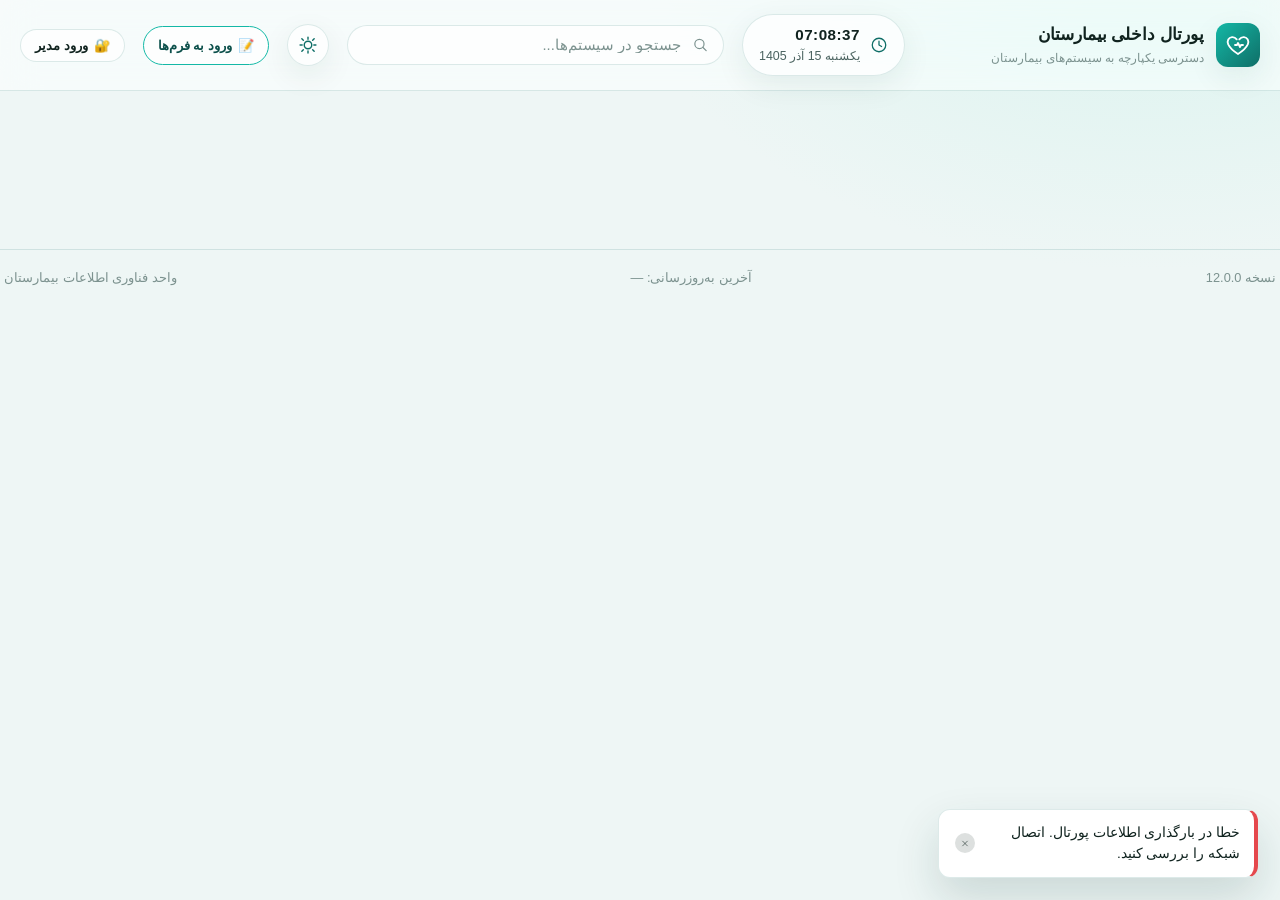
==== index.html @ cc47564e "Initial commit" ====
<!DOCTYPE html>
<html lang="fa" dir="rtl">
<head>
  <meta charset="UTF-8" />
  <meta name="viewport" content="width=device-width, initial-scale=1, viewport-fit=cover" />
  <meta name="color-scheme" content="light dark" />
  <meta name="description" content="پورتال داخلی بیمارستان — دسترسی سریع به سیستم‌های بالینی و اداری" />
  <meta name="robots" content="noindex, nofollow" />
  <title>پورتال داخلی بیمارستان</title>

  <link rel="icon" type="image/svg+xml" href="favicon/favicon.svg" />
  <link rel="alternate icon" href="favicon/favicon.svg" />

  <!-- PWA: installable on desktop, Android and tablets -->
  <link rel="manifest" href="manifest.json" />
  <meta name="theme-color" content="#0F6E67" />
  <link rel="apple-touch-icon" href="assets/icons/icon-192.png" />

  <!-- PWA: Apple/Safari support (feature #14) -->
  <meta name="apple-mobile-web-app-capable" content="yes" />
  <meta name="apple-mobile-web-app-title" content="پورتال بیمارستان" />
  <meta name="apple-mobile-web-app-status-bar-style" content="default" />

  <!-- PWA: Microsoft/Windows tile support (feature #15) -->
  <meta name="msapplication-TileColor" content="#0F6E67" />
  <meta name="msapplication-config" content="browserconfig.xml" />

  <!-- v12.3.0 : bump this query string (and config.json's portalVersion)
       on every deploy so browsers never serve a stale stylesheet. -->
  <link rel="stylesheet" href="assets/css/style.css?v=2.0.0" />
</head>
<body>

  <!-- Loading overlay, hidden by app.js once the first data load finishes -->
  <div id="loading-overlay" class="loading-overlay">
    <div class="loading-spinner" role="status" aria-label="در حال بارگذاری"></div>
    <span>در حال بارگذاری پورتال...</span>
  </div>

  <header class="site-header">
    <div class="header-inner">
      <div class="brand">
        <div class="brand__logo" aria-hidden="true">
          <svg viewBox="0 0 24 24" fill="none" stroke="currentColor" stroke-width="1.8" stroke-linecap="round" stroke-linejoin="round">
            <path d="M12 21s-7.5-4.7-9.8-9.6C.7 7.8 2.6 4.5 6 4.1c2-.2 3.6.8 4.7 2.3M12 21s7.5-4.7 9.8-9.6c1.5-3.6-.4-6.9-3.8-7.3-2-.2-3.6.8-4.7 2.3" />
            <path d="M9 12h2l1-2 2 4 1-2h2" />
          </svg>
        </div>
        <div class="brand__text">
          <h1 class="brand__title" id="header-title">پورتال داخلی بیمارستان</h1>
          <p class="brand__subtitle">دسترسی یکپارچه به سیستم‌های بیمارستان</p>
        </div>
      </div>

      <div class="header-clock" aria-live="polite">
        <svg class="icon" viewBox="0 0 24 24" fill="none" stroke="currentColor" stroke-width="1.7" stroke-linecap="round" stroke-linejoin="round" aria-hidden="true">
          <circle cx="12" cy="12" r="9" /><path d="M12 7v5l3.5 2" />
        </svg>
        <div>
          <div class="header-clock__time" id="clock-time">--:--:--</div>
          <div class="header-clock__date" id="clock-date">در حال محاسبه تاریخ...</div>
        </div>
      </div>

      <div class="header-search">
        <svg class="icon icon--search" viewBox="0 0 24 24" fill="none" stroke="currentColor" stroke-width="1.7" stroke-linecap="round" stroke-linejoin="round" aria-hidden="true">
          <circle cx="10.5" cy="10.5" r="6.5" /><path d="M20 20l-4.8-4.8" />
        </svg>
        <input
          type="search"
          id="search-input"
          placeholder="جستجو در سیستم‌ها..."
          aria-label="جستجو در سیستم‌های پورتال"
          autocomplete="off"
        />
        <button type="button" id="search-clear" class="search-clear" aria-label="پاک کردن جستجو" hidden>
          <svg class="icon" viewBox="0 0 24 24" fill="none" stroke="currentColor" stroke-width="2" stroke-linecap="round" aria-hidden="true">
            <path d="M5 5l14 14M19 5L5 19" />
          </svg>
        </button>
      </div>

      <button type="button" id="theme-toggle" class="theme-toggle" aria-label="تغییر حالت روشن/تیره" title="تغییر حالت روشن/تیره">
        <svg class="icon icon--sun" viewBox="0 0 24 24" fill="none" stroke="currentColor" stroke-width="1.7" stroke-linecap="round" stroke-linejoin="round" aria-hidden="true">
          <circle cx="12" cy="12" r="4.5" /><path d="M12 2.5v2.5M12 19v2.5M4.6 4.6l1.8 1.8M17.6 17.6l1.8 1.8M2.5 12H5M19 12h2.5M4.6 19.4l1.8-1.8M17.6 6.4l1.8-1.8" />
        </svg>
        <svg class="icon icon--moon" viewBox="0 0 24 24" fill="none" stroke="currentColor" stroke-width="1.7" stroke-linecap="round" stroke-linejoin="round" aria-hidden="true">
          <path d="M20 14.5A8.5 8.5 0 1 1 9.5 4a7 7 0 0 0 10.5 10.5Z" />
        </svg>
      </button>

      <!-- v2.0 Part 1: replaces the old network-status indicator. Shows
           "🔐 ورود مدیر" by default; admin-widget.js swaps it for
           "👤 مدیر سیستم" (with a dropdown) after a successful login.
           Login itself happens in the inline modal below — no direct
           login page is ever shown from the header. Gracefully does
           nothing if the PHP backend isn't deployed at all (session
           check just fails silently and the button stays in its
           logged-out state). -->
      <!-- Temporary (until Phase 5's proper portal integration): a
           single button linking to the hospital form-system's shared
           login page. Address is placeholder-editable via
           data/config.json's "formsSystemUrl" (set in app.js's
           renderFooter()) — no code change needed to update it later. -->
      <a href="#" id="forms-widget-link" class="admin-widget__btn forms-widget__btn" target="_blank" rel="noopener">
        <span aria-hidden="true">📝</span>
        <span>ورود به فرم‌ها</span>
      </a>

      <div class="admin-widget">
        <button type="button" id="admin-widget-btn" class="admin-widget__btn" aria-haspopup="true" aria-expanded="false">
          <span id="admin-widget-icon" aria-hidden="true">🔐</span>
          <span id="admin-widget-label">ورود مدیر</span>
        </button>

        <div id="admin-widget-dropdown" class="admin-widget__dropdown" hidden>
          <a href="admin/dashboard.html" class="admin-widget__dropdown-item">داشبورد مدیریت</a>
          <button type="button" id="admin-widget-logout" class="admin-widget__dropdown-item admin-widget__dropdown-item--danger">خروج</button>
        </div>
      </div>
    </div>
  </header>

  <!-- v2.0 Part 1: inline login modal — opened by the header button
       above, never a full page navigation to admin/login.html. -->
  <div id="admin-login-overlay" class="admin-modal-overlay" hidden>
    <form id="admin-login-form" class="admin-modal admin-modal--small" novalidate>
      <h2>ورود مدیر شبکه</h2>
      <label class="admin-field">
        <span>نام کاربری</span>
        <input type="text" id="admin-login-username" autocomplete="username" required />
      </label>
      <label class="admin-field">
        <span>رمز عبور</span>
        <input type="password" id="admin-login-password" autocomplete="current-password" required />
      </label>
      <div id="admin-login-error" class="admin-error" hidden></div>
      <div class="admin-modal__actions">
        <button type="button" class="admin-btn" id="admin-login-cancel">انصراف</button>
        <button type="submit" class="admin-btn admin-btn--primary" id="admin-login-submit">ورود</button>
      </div>
    </form>
  </div>

  <main class="page-wrap">

    <!-- v2.0: replaces the old single-announcement div. Both start
         completely empty — announcements.js only ever inserts markup
         into announcement-banner-slot when there's something active
         to show, and never leaves an empty box behind (per spec). The
         popup overlay is a modal layer, so it lives outside <main>. -->
    <div id="announcement-banner-slot"></div>

    <section id="favorites-section" class="quick-section" hidden>
      <div class="quick-section__header">
        <svg class="icon" viewBox="0 0 24 24" fill="currentColor" stroke="currentColor" stroke-width="1" aria-hidden="true">
          <path d="M12 3.5l2.6 5.3 5.9.9-4.3 4.1 1 5.8L12 16.9l-5.2 2.7 1-5.8-4.3-4.1 5.9-.9Z" />
        </svg>
        <h2>موردعلاقه‌ها</h2>
      </div>
      <div id="favorites-row" class="row-scroll"></div>
    </section>

    <section id="recent-section" class="quick-section" hidden>
      <div class="quick-section__header">
        <svg class="icon" viewBox="0 0 24 24" fill="none" stroke="currentColor" stroke-width="1.7" stroke-linecap="round" stroke-linejoin="round" aria-hidden="true">
          <circle cx="12" cy="12" r="9" /><path d="M12 7v5l3.5 2" />
        </svg>
        <h2>اخیراً استفاده شده</h2>
      </div>
      <div id="recent-row" class="row-scroll"></div>
    </section>

    <div id="categories-container" class="categories"></div>

    <div id="empty-state" class="empty-state" hidden>
      <svg class="icon" viewBox="0 0 24 24" fill="none" stroke="currentColor" stroke-width="1.5" stroke-linecap="round" stroke-linejoin="round" aria-hidden="true">
        <circle cx="10.5" cy="10.5" r="6.5" /><path d="M20 20l-4.8-4.8" />
      </svg>
      <p>هیچ سیستمی با این عبارت پیدا نشد.</p>
    </div>
  </main>

  <footer class="site-footer">
    <span id="footer-version">نسخه 12.0.0</span>
    <span id="footer-update">آخرین به‌روزرسانی: —</span>
    <span id="footer-dept">واحد فناوری اطلاعات بیمارستان</span>
  </footer>

  <!-- FEATURE 3 (PWA): shown when the browser loses connectivity; last
       loaded data keeps working thanks to the service worker cache. -->
  <div id="offline-banner" class="offline-banner" role="status" hidden>
    <svg class="icon" viewBox="0 0 24 24" fill="none" stroke="currentColor" stroke-width="1.7" stroke-linecap="round" stroke-linejoin="round" aria-hidden="true">
      <path d="M3 8.5a16 16 0 0 1 18 0" /><path d="M6.5 12.2a11 11 0 0 1 11 0" /><path d="M10 16a5.5 5.5 0 0 1 4 0" />
      <path d="M4 4l16 16" />
    </svg>
    <span>ارتباط با سرور قطع شده است.<br />نمایش اطلاعات ذخیره‌شده.</span>
    <!-- PART 2: generic dismiss button, wired by app.js's dismissBanner() -->
    <button type="button" class="banner-close" data-banner-id="offline-banner" aria-label="بستن اعلان">
      <svg class="icon" viewBox="0 0 24 24" fill="none" stroke="currentColor" stroke-width="2" stroke-linecap="round" aria-hidden="true">
        <path d="M5 5l14 14M19 5L5 19" />
      </svg>
    </button>
  </div>

  <!-- FEATURE 3 (PWA): shown once a new service worker has installed
       in the background, letting the user reload on their own terms. -->
  <div id="update-banner" class="update-banner" role="status" hidden>
    <span>نسخه جدید پرتال آماده نصب است.</span>
    <button type="button" id="update-reload-btn">بروزرسانی</button>
    <button type="button" id="update-later-btn">بعداً</button>
    <!-- PART 2: generic dismiss button, wired by app.js's dismissBanner() -->
    <button type="button" class="banner-close" data-banner-id="update-banner" aria-label="بستن اعلان">
      <svg class="icon" viewBox="0 0 24 24" fill="none" stroke="currentColor" stroke-width="2" stroke-linecap="round" aria-hidden="true">
        <path d="M5 5l14 14M19 5L5 19" />
      </svg>
    </button>
  </div>

  <!-- v2.0: popup-mode announcements render here as a modal queue —
       see assets/js/announcements.js. Empty/hidden when there is
       nothing to show. -->
  <div id="announcement-popup-overlay" class="announcement-popup-overlay" hidden></div>

  <div id="toast-container" class="toast-container" aria-live="polite"></div>

  <!-- v2.0.0 : bump these query strings (and config.json's portalVersion)
       together on every deploy so browsers never serve stale scripts. -->
  <script src="assets/js/storage.js?v=2.0.0"></script>
  <script src="assets/js/theme.js?v=2.0.0"></script>
  <script src="assets/js/favorites.js?v=2.0.0"></script>
  <script src="assets/js/recent.js?v=2.0.0"></script>
  <script src="assets/js/statistics.js?v=2.0.0"></script>
  <script src="assets/js/search.js?v=2.0.0"></script>
  <script src="assets/js/data-loader.js?v=2.0.0"></script>
  <script src="assets/js/status.js?v=2.0.0"></script>
  <script src="assets/js/announcements.js?v=2.0.0"></script>
  <script src="assets/js/link-checker.js?v=2.0.0"></script>
  <script src="assets/js/pwa.js?v=2.0.0"></script>
  <script src="assets/js/admin-widget.js?v=2.0.0"></script>
  <script src="assets/js/app.js?v=2.0.0"></script>
</body>
</html>
---- assets/css/style.css ----
/* =========================================================================
   Hospital Internal Portal — v12
   Design language: Material-inspired glassmorphism, soft medical-teal
   gradients, rounded geometry, RTL Persian layout.
   ========================================================================= */

/* -------------------------------------------------------------------------
   Fonts
   IranSans is a licensed commercial typeface — the hospital IT department
   must supply the licensed .woff2 files under assets/fonts/ with these
   exact names. Vazirmatn (OFL-licensed, metric-compatible look-and-feel)
   is bundled as a safe open fallback so the portal still looks correct
   out of the box before those files are added.
   ------------------------------------------------------------------------- */
@font-face {
  font-family: 'IRANSans';
  src: url('../fonts/IRANSansX-Regular.woff2') format('woff2');
  font-weight: 400;
  font-display: swap;
}
@font-face {
  font-family: 'IRANSans';
  src: url('../fonts/IRANSansX-Medium.woff2') format('woff2');
  font-weight: 500;
  font-display: swap;
}
@font-face {
  font-family: 'IRANSans';
  src: url('../fonts/IRANSansX-Bold.woff2') format('woff2');
  font-weight: 700;
  font-display: swap;
}
@font-face {
  font-family: 'Vazirmatn';
  src: url('../fonts/Vazirmatn-Regular.woff2') format('woff2');
  font-weight: 400;
  font-display: swap;
}
@font-face {
  font-family: 'Vazirmatn';
  src: url('../fonts/Vazirmatn-Medium.woff2') format('woff2');
  font-weight: 500;
  font-display: swap;
}
@font-face {
  font-family: 'Vazirmatn';
  src: url('../fonts/Vazirmatn-Bold.woff2') format('woff2');
  font-weight: 700;
  font-display: swap;
}

/* -------------------------------------------------------------------------
   Design tokens
   ------------------------------------------------------------------------- */
:root {
  /* Brand / medical-teal gradient family */
  --color-primary: #0F6E67;
  --color-primary-light: #14B8A6;
  --color-primary-dark: #0B4F4A;

  --color-info: #0EA5E9;
  --color-success: #22A559;
  --color-warning: #F0A500;
  --color-danger: #E5484D;

  --color-fav: #F5A623;

  /* Light theme surface tokens */
  --bg-base: #EEF6F5;
  --bg-gradient: radial-gradient(1200px 800px at 90% -10%, #d8f3ee 0%, #EEF6F5 45%), radial-gradient(900px 700px at -10% 110%, #e4f1fb 0%, #EEF6F5 50%);
  --surface: rgba(255, 255, 255, 0.72);
  --surface-solid: #ffffff;
  --surface-border: rgba(15, 110, 103, 0.14);
  --text-primary: #10231f;
  --text-secondary: #4b6360;
  --text-muted: #7c928f;
  --shadow-soft: 0 10px 30px rgba(16, 60, 55, 0.08);
  --shadow-lift: 0 20px 45px rgba(16, 60, 55, 0.16);
  --header-bg: rgba(255, 255, 255, 0.55);

  --radius-lg: 22px;
  --radius-md: 16px;
  --radius-sm: 12px;

  --font-display: 'IRANSans', 'Vazirmatn', Tahoma, sans-serif;
  --font-body: 'IRANSans', 'Vazirmatn', Tahoma, sans-serif;

  --transition-fast: 160ms cubic-bezier(.4,0,.2,1);
  --transition-med: 320ms cubic-bezier(.4,0,.2,1);
}

[data-theme='dark'] {
  --color-primary: #1FCBB8;
  --color-primary-light: #2DE0C9;
  --color-primary-dark: #0B4F4A;

  --bg-base: #0A1512;
  --bg-gradient: radial-gradient(1200px 800px at 90% -10%, #0f2e29 0%, #0A1512 45%), radial-gradient(900px 700px at -10% 110%, #0c2333 0%, #0A1512 50%);
  --surface: rgba(20, 34, 31, 0.62);
  --surface-solid: #10201d;
  --surface-border: rgba(45, 224, 201, 0.16);
  --text-primary: #eaf6f3;
  --text-secondary: #a9c4bf;
  --text-muted: #6f8b86;
  --shadow-soft: 0 10px 30px rgba(0, 0, 0, 0.35);
  --shadow-lift: 0 20px 45px rgba(0, 0, 0, 0.45);
  --header-bg: rgba(10, 21, 18, 0.55);
}

/* -------------------------------------------------------------------------
   Reset + base
   ------------------------------------------------------------------------- */
* { box-sizing: border-box; }
html, body { margin: 0; padding: 0; }

html {
  direction: rtl;
  scroll-behavior: smooth;
}

body {
  min-height: 100vh;
  font-family: var(--font-body);
  background: var(--bg-gradient), var(--bg-base);
  color: var(--text-primary);
  transition: background-color var(--transition-med), color var(--transition-med);
  line-height: 1.6;
}

body.theme-transitioning * {
  transition: background-color var(--transition-med), color var(--transition-med), border-color var(--transition-med) !important;
}

a { color: inherit; text-decoration: none; }
button { font-family: inherit; cursor: pointer; }
ul { margin: 0; padding: 0; list-style: none; }
img { max-width: 100%; display: block; }

:focus-visible {
  outline: 2.5px solid var(--color-info);
  outline-offset: 3px;
  border-radius: 6px;
}

/* Several components (.announcement, .offline-banner, .update-banner,
   .empty-state) set their own `display: flex` for layout. Author CSS
   always wins over the browser's built-in `[hidden] { display: none }`
   rule, no matter the specificity — so without this override, setting
   `.hidden = true` in JS silently does nothing on any element that
   also has a display rule of its own. This single rule guarantees the
   hidden attribute always actually hides the element. */
[hidden] {
  display: none !important;
}

/* -------------------------------------------------------------------------
   Loading overlay
   ------------------------------------------------------------------------- */
.loading-overlay {
  position: fixed;
  inset: 0;
  display: flex;
  flex-direction: column;
  align-items: center;
  justify-content: center;
  gap: 16px;
  background: var(--bg-base);
  z-index: 999;
  transition: opacity var(--transition-med), visibility var(--transition-med);
}
.loading-overlay.is-hidden {
  opacity: 0;
  visibility: hidden;
  pointer-events: none;
}
.loading-spinner {
  width: 46px;
  height: 46px;
  border-radius: 50%;
  border: 4px solid var(--surface-border);
  border-top-color: var(--color-primary);
  animation: spin 0.9s linear infinite;
}
.loading-overlay span {
  color: var(--text-secondary);
  font-size: 0.95rem;
}
@keyframes spin { to { transform: rotate(360deg); } }

/* -------------------------------------------------------------------------
   Layout shell
   ------------------------------------------------------------------------- */
.page-wrap {
  max-width: 1360px;
  margin: 0 auto;
  padding: 0 20px 60px;
}

/* -------------------------------------------------------------------------
   Header
   ------------------------------------------------------------------------- */
.site-header {
  position: sticky;
  top: 0;
  z-index: 50;
  backdrop-filter: blur(18px) saturate(160%);
  -webkit-backdrop-filter: blur(18px) saturate(160%);
  background: var(--header-bg);
  border-bottom: 1px solid var(--surface-border);
}
.header-inner {
  max-width: 1360px;
  margin: 0 auto;
  padding: 14px 20px;
  display: flex;
  align-items: center;
  gap: 18px;
  flex-wrap: wrap;
}
.brand {
  display: flex;
  align-items: center;
  gap: 12px;
  flex: 1 1 220px;
  min-width: 0;
}
.brand__logo {
  width: 44px;
  height: 44px;
  border-radius: var(--radius-sm);
  background: linear-gradient(135deg, var(--color-primary-light), var(--color-primary));
  display: flex;
  align-items: center;
  justify-content: center;
  color: #fff;
  flex-shrink: 0;
  box-shadow: var(--shadow-soft);
}
.brand__logo svg { width: 24px; height: 24px; }
.brand__text { min-width: 0; }
.brand__title {
  font-size: 1.05rem;
  font-weight: 700;
  margin: 0;
  white-space: nowrap;
  overflow: hidden;
  text-overflow: ellipsis;
}
.brand__subtitle {
  margin: 0;
  font-size: 0.78rem;
  color: var(--text-muted);
}

.header-clock {
  display: flex;
  align-items: center;
  gap: 10px;
  padding: 8px 16px;
  border-radius: 999px;
  background: var(--surface);
  border: 1px solid var(--surface-border);
  box-shadow: var(--shadow-soft);
  white-space: nowrap;
}
.header-clock .icon { width: 18px; height: 18px; color: var(--color-primary); }
.header-clock__time { font-weight: 700; font-size: 0.95rem; letter-spacing: 0.5px; }
.header-clock__date { font-size: 0.78rem; color: var(--text-secondary); }

.header-search {
  position: relative;
  flex: 1 1 260px;
  max-width: 420px;
}
.header-search input {
  width: 100%;
  padding: 11px 42px 11px 16px;
  border-radius: 999px;
  border: 1px solid var(--surface-border);
  background: var(--surface);
  color: var(--text-primary);
  font-size: 0.92rem;
  transition: box-shadow var(--transition-fast), border-color var(--transition-fast);
}
.header-search input::placeholder { color: var(--text-muted); }
.header-search input:focus {
  border-color: var(--color-primary-light);
  box-shadow: 0 0 0 4px rgba(20, 184, 166, 0.15);
  outline: none;
}
.header-search .icon--search {
  position: absolute;
  right: 15px;
  top: 50%;
  transform: translateY(-50%);
  width: 17px;
  height: 17px;
  color: var(--text-muted);
  pointer-events: none;
}
.search-clear {
  position: absolute;
  left: 8px;
  top: 50%;
  transform: translateY(-50%);
  width: 26px;
  height: 26px;
  border-radius: 50%;
  border: none;
  background: transparent;
  color: var(--text-muted);
  display: flex;
  align-items: center;
  justify-content: center;
}
.search-clear:hover { background: var(--surface-border); }
.search-clear .icon { width: 14px; height: 14px; }

.theme-toggle {
  width: 42px;
  height: 42px;
  border-radius: 50%;
  border: 1px solid var(--surface-border);
  background: var(--surface);
  color: var(--color-primary);
  display: flex;
  align-items: center;
  justify-content: center;
  flex-shrink: 0;
  box-shadow: var(--shadow-soft);
  transition: transform var(--transition-fast);
}
.theme-toggle:hover { transform: translateY(-2px); }
.theme-toggle .icon { width: 20px; height: 20px; }
.theme-toggle .icon--moon { display: none; }
[data-theme='dark'] .theme-toggle .icon--sun { display: none; }
[data-theme='dark'] .theme-toggle .icon--moon { display: block; }

/* PWA: network status indicator (feature #9). Color is a secondary
   cue only — the "متصل"/"قطع" text label is the real signal, so this
   never relies on color alone for meaning. */
.network-status {
  display: flex;
  align-items: center;
  gap: 7px;
  padding: 7px 13px;
  border-radius: 999px;
  background: var(--surface);
  border: 1px solid var(--surface-border);
  color: var(--text-secondary);
  font-size: 0.75rem;
  flex-shrink: 0;
  white-space: nowrap;
}
.network-status__dot {
  width: 8px;
  height: 8px;
  border-radius: 50%;
  background: #9aa5a3;
  flex-shrink: 0;
  transition: background var(--transition-fast);
}
.network-status--online .network-status__dot { background: var(--color-success); }
.network-status--offline .network-status__dot { background: var(--color-danger); }

/* Shared slide-in animation, used by the admin dropdown, announcement
   banner/popup, and the offline/update banners further down. */
@keyframes slideDown {
  from { opacity: 0; transform: translateY(-10px); }
  to { opacity: 1; transform: translateY(0); }
}

/* -------------------------------------------------------------------------
   v2.0 Part 1: header admin-login widget (🔐 ورود مدیر / 👤 مدیر سیستم)
   ------------------------------------------------------------------------- */
.admin-widget { position: relative; flex-shrink: 0; }
.admin-widget__btn {
  display: flex;
  align-items: center;
  gap: 6px;
  padding: 8px 14px;
  border-radius: 999px;
  border: 1px solid var(--surface-border);
  background: var(--surface);
  color: var(--text-primary);
  font-size: 0.82rem;
  font-weight: 600;
  cursor: pointer;
  white-space: nowrap;
  transition: transform var(--transition-fast), background var(--transition-fast);
}
.admin-widget__btn:hover { transform: translateY(-1px); background: var(--surface-solid); }
.admin-widget__dropdown {
  position: absolute;
  top: calc(100% + 8px);
  inset-inline-end: 0;
  min-width: 190px;
  background: var(--surface-solid);
  border: 1px solid var(--surface-border);
  border-radius: var(--radius-md);
  box-shadow: var(--shadow-lift);
  padding: 6px;
  display: flex;
  flex-direction: column;
  gap: 2px;
  z-index: 60;
  animation: slideDown 200ms ease;
}
.admin-widget__dropdown-item {
  display: block;
  padding: 9px 12px;
  border-radius: var(--radius-sm);
  border: none;
  background: transparent;
  color: var(--text-primary);
  font-size: 0.85rem;
  font-family: inherit;
  text-align: right;
  text-decoration: none;
  cursor: pointer;
  width: 100%;
}
.admin-widget__dropdown-item:hover { background: var(--surface-border); }
.admin-widget__dropdown-item--danger { color: var(--color-danger); }

/* Temporary forms-system button, next to the admin-login widget (see
   index.html) — same base look as .admin-widget__btn, with a primary-
   color accent so the two aren't visually identical. */
.forms-widget__btn {
  border-color: var(--color-primary-light);
  color: var(--color-primary-dark);
  text-decoration: none;
}
.forms-widget__btn:hover { background: var(--color-primary-light); color: #fff; }

/* -------------------------------------------------------------------------
   v2.0 Part 2: announcement banner slider (popupMode: false)
   ------------------------------------------------------------------------- */
.announcement-banner {
  position: relative;
  margin: 18px 0 0;
  padding: 14px 18px 20px;
  border-radius: var(--radius-md);
  display: flex;
  align-items: center;
  gap: 14px;
  color: #fff;
  box-shadow: var(--shadow-soft);
  animation: slideDown 380ms ease;
  background: linear-gradient(135deg, var(--color-info), color-mix(in srgb, var(--color-info) 70%, black));
}
.announcement-banner--important {
  background: linear-gradient(135deg, var(--color-warning), color-mix(in srgb, var(--color-warning) 70%, black));
}
.announcement-banner--critical {
  background: linear-gradient(135deg, var(--color-danger), color-mix(in srgb, var(--color-danger) 70%, black));
}
.announcement-banner__close {
  position: absolute;
  top: 12px;
  inset-inline-end: 14px;
}
.announcement-banner__dots {
  position: absolute;
  bottom: 7px;
  inset-inline-start: 18px;
  display: flex;
  gap: 6px;
}
.announcement-dot {
  width: 7px;
  height: 7px;
  border-radius: 50%;
  border: none;
  padding: 0;
  background: rgba(255, 255, 255, 0.4);
  cursor: pointer;
  transition: background var(--transition-fast), transform var(--transition-fast);
}
.announcement-dot.is-active { background: #fff; transform: scale(1.3); }

/* Shared between the banner and the popup below */
.announcement-media {
  width: 52px;
  height: 52px;
  border-radius: var(--radius-sm);
  object-fit: cover;
  flex-shrink: 0;
  box-shadow: var(--shadow-soft);
}
.announcement-text { display: flex; flex-direction: column; gap: 2px; flex: 1; min-width: 0; }
.announcement-text strong { font-size: 0.95rem; }
.announcement-text span { font-size: 0.85rem; opacity: 0.92; }

/* -------------------------------------------------------------------------
   v2.0 Part 2: announcement popup (popupMode: true) — one at a time,
   highest priority first (see AnnouncementsManager in announcements.js)
   ------------------------------------------------------------------------- */
.announcement-popup-overlay {
  position: fixed;
  inset: 0;
  background: rgba(10, 20, 18, 0.55);
  display: flex;
  align-items: center;
  justify-content: center;
  padding: 20px;
  z-index: 400;
}
.announcement-popup {
  position: relative;
  width: 100%;
  max-width: 420px;
  background: var(--surface-solid);
  border-radius: var(--radius-lg);
  box-shadow: var(--shadow-lift);
  padding: 30px 24px 24px;
  display: flex;
  flex-direction: column;
  align-items: center;
  gap: 14px;
  text-align: center;
  border-top: 4px solid var(--color-info);
  animation: slideDown 300ms ease;
}
.announcement-popup--important { border-top-color: var(--color-warning); }
.announcement-popup--critical { border-top-color: var(--color-danger); }
.announcement-popup .announcement-media {
  width: 100%;
  max-width: 320px;
  height: auto;
  max-height: 220px;
  border-radius: var(--radius-md);
}
.announcement-popup .announcement-text { align-items: center; }
.announcement-popup .announcement-text strong { font-size: 1.1rem; }
.announcement-popup .announcement-text span {
  font-size: 0.9rem;
  color: var(--text-secondary);
  opacity: 1;
  white-space: pre-line;
}
.announcement-popup__close {
  position: absolute;
  top: 12px;
  inset-inline-end: 12px;
  color: var(--text-muted);
  background: var(--surface);
}

/* PART 2: shared close (×) button for every banner type — announcement,
   offline and update. Uses currentColor so it adapts to each banner's
   own text color (white on the colored banners, normal text on the
   neutral offline banner) without any layout shift. */
.banner-close {
  border: none;
  background: color-mix(in srgb, currentColor 14%, transparent);
  color: inherit;
  width: 26px;
  height: 26px;
  border-radius: 50%;
  display: flex;
  align-items: center;
  justify-content: center;
  flex-shrink: 0;
  cursor: pointer;
  transition: background var(--transition-fast), transform var(--transition-fast);
}
.banner-close .icon { width: 13px; height: 13px; }
.banner-close:hover {
  background: color-mix(in srgb, currentColor 26%, transparent);
  transform: scale(1.06);
}

/* -------------------------------------------------------------------------
   Quick access rows (Favorites / Recently used)
   ------------------------------------------------------------------------- */
.quick-section { margin-top: 30px; }
.quick-section__header {
  display: flex;
  align-items: center;
  gap: 8px;
  margin-bottom: 12px;
}
.quick-section__header h2 {
  font-size: 1rem;
  font-weight: 700;
  margin: 0;
}
.quick-section__header .icon { width: 18px; height: 18px; color: var(--color-fav); }
.row-scroll {
  display: flex;
  gap: 14px;
  overflow-x: auto;
  padding-bottom: 6px;
  scroll-snap-type: x proximity;
}
.row-scroll::-webkit-scrollbar { height: 6px; }
.row-scroll::-webkit-scrollbar-thumb { background: var(--surface-border); border-radius: 6px; }

/* -------------------------------------------------------------------------
   Categories + grid
   ------------------------------------------------------------------------- */
.categories { margin-top: 38px; display: flex; flex-direction: column; gap: 34px; }
.category__header {
  display: flex;
  align-items: center;
  gap: 10px;
  margin-bottom: 16px;
}
.category__icon {
  width: 34px;
  height: 34px;
  border-radius: 10px;
  background: color-mix(in srgb, var(--accent) 16%, transparent);
  color: var(--accent);
  display: flex;
  align-items: center;
  justify-content: center;
}
.category__icon .icon { width: 19px; height: 19px; }
.category__title { font-size: 1.08rem; font-weight: 700; margin: 0; }
.category__count {
  font-size: 0.78rem;
  color: var(--text-muted);
  background: var(--surface);
  border: 1px solid var(--surface-border);
  border-radius: 999px;
  padding: 2px 10px;
  margin-inline-start: auto;
}
.category__grid {
  display: grid;
  grid-template-columns: repeat(auto-fill, minmax(240px, 1fr));
  gap: 16px;
}

/* -------------------------------------------------------------------------
   Cards
   ------------------------------------------------------------------------- */
.card {
  --accent: #14B8A6;
  position: relative;
  overflow: hidden;
  background: var(--surface);
  border: 1px solid var(--surface-border);
  border-radius: var(--radius-lg);
  backdrop-filter: blur(14px) saturate(140%);
  -webkit-backdrop-filter: blur(14px) saturate(140%);
  box-shadow: var(--shadow-soft);
  padding: 18px;
  display: flex;
  flex-direction: column;
  gap: 12px;
  cursor: pointer;
  transition: transform var(--transition-fast), box-shadow var(--transition-fast), border-color var(--transition-fast);
  animation: cardIn 420ms ease both;
}
@keyframes cardIn {
  from { opacity: 0; transform: translateY(10px) scale(.98); }
  to { opacity: 1; transform: translateY(0) scale(1); }
}
.card::before {
  content: '';
  position: absolute;
  inset: 0;
  background: linear-gradient(135deg, color-mix(in srgb, var(--accent) 10%, transparent), transparent 60%);
  pointer-events: none;
}
.card:hover, .card:focus-visible {
  transform: translateY(-4px);
  box-shadow: var(--shadow-lift);
  border-color: color-mix(in srgb, var(--accent) 45%, var(--surface-border));
}
.card__badge {
  position: absolute;
  top: 12px;
  left: 12px;
  background: var(--color-fav);
  color: #201400;
  font-size: 0.68rem;
  font-weight: 700;
  padding: 3px 9px;
  border-radius: 999px;
  box-shadow: 0 4px 10px rgba(245, 166, 35, 0.4);
}
.card__icon {
  width: 46px;
  height: 46px;
  border-radius: var(--radius-sm);
  background: linear-gradient(135deg, color-mix(in srgb, var(--accent) 85%, white), var(--accent));
  color: #fff;
  display: flex;
  align-items: center;
  justify-content: center;
  box-shadow: 0 6px 16px color-mix(in srgb, var(--accent) 45%, transparent);
}
.card__icon .icon { width: 24px; height: 24px; }
.card__body { flex: 1; min-width: 0; }
.card__title {
  margin: 0 0 4px;
  font-size: 0.98rem;
  font-weight: 700;
  color: var(--text-primary);
}
.card__desc {
  margin: 0;
  font-size: 0.82rem;
  color: var(--text-secondary);
  display: -webkit-box;
  -webkit-line-clamp: 2;
  -webkit-box-orient: vertical;
  overflow: hidden;
}
.card__actions {
  display: flex;
  align-items: center;
  justify-content: space-between;
  gap: 8px;
  margin-top: auto;
}
.card__fav, .card__open {
  width: 36px;
  height: 36px;
  border-radius: 50%;
  border: 1px solid var(--surface-border);
  background: var(--surface-solid);
  color: var(--text-muted);
  display: flex;
  align-items: center;
  justify-content: center;
  transition: transform var(--transition-fast), color var(--transition-fast), background var(--transition-fast);
}
.card__fav .icon, .card__open .icon { width: 16px; height: 16px; }
.card__fav:hover { transform: scale(1.08); color: var(--color-fav); }
.card__fav--active { color: var(--color-fav); }
.card__fav--active .icon { fill: currentColor; }
.card__open { color: #fff; background: linear-gradient(135deg, var(--accent), color-mix(in srgb, var(--accent) 70%, black)); border-color: transparent; }
.card__open:hover { transform: scale(1.08); }

.card--compact {
  flex-direction: row;
  align-items: center;
  min-width: 240px;
  scroll-snap-align: start;
  padding: 12px 14px;
  gap: 10px;
}
.card--compact .card__icon { width: 38px; height: 38px; flex-shrink: 0; }
.card--compact .card__icon .icon { width: 20px; height: 20px; }
.card--compact .card__title { font-size: 0.88rem; margin: 0; white-space: nowrap; overflow: hidden; text-overflow: ellipsis; }
.card--compact .card__actions { margin-top: 0; flex-shrink: 0; }
.card--compact .card__fav, .card--compact .card__open { width: 30px; height: 30px; }
.card--compact .card__fav .icon, .card--compact .card__open .icon { width: 14px; height: 14px; }

/* Ripple */
.ripple {
  position: absolute;
  border-radius: 50%;
  background: color-mix(in srgb, var(--accent) 35%, transparent);
  transform: scale(0);
  animation: rippleAnim 550ms ease-out;
  pointer-events: none;
}
@keyframes rippleAnim {
  to { transform: scale(1); opacity: 0; }
}

/* -------------------------------------------------------------------------
   FEATURE 1: System health status indicator
   A small dot overlaid on the existing card — no change to card layout.
   ------------------------------------------------------------------------- */
.card__status {
  position: absolute;
  top: 12px;
  inset-inline-end: 12px;
  width: 11px;
  height: 11px;
  border-radius: 50%;
  z-index: 2;
  cursor: default;
}
.card--compact .card__status {
  top: 7px;
  inset-inline-end: 7px;
  width: 9px;
  height: 9px;
}
.card__badge ~ .card__status {
  /* keep the "new" badge and the status dot from overlapping */
  top: 12px;
  inset-inline-end: auto;
  inset-inline-start: 12px;
}

.status--online {
  background: var(--color-success);
  animation: statusPulse 2.2s ease-in-out infinite;
}
.status--slow {
  background: var(--color-warning);
  animation: statusFade 1.8s ease-in-out infinite;
}
.status--offline {
  background: var(--color-danger);
  animation: statusBlink 1.4s steps(2, start) infinite;
}
.status--unknown {
  background: #9aa5a3;
}

@keyframes statusPulse {
  0% { box-shadow: 0 0 0 0 color-mix(in srgb, var(--color-success) 55%, transparent); }
  70% { box-shadow: 0 0 0 7px transparent; }
  100% { box-shadow: 0 0 0 0 transparent; }
}
@keyframes statusFade { 0%, 100% { opacity: 1; } 50% { opacity: 0.35; } }
@keyframes statusBlink { to { opacity: 0.25; } }

.card__status::after {
  content: attr(data-tooltip);
  position: absolute;
  top: 130%;
  inset-inline-end: 0;
  min-width: 175px;
  max-width: 230px;
  padding: 9px 11px;
  border-radius: var(--radius-sm);
  background: var(--surface-solid);
  border: 1px solid var(--surface-border);
  box-shadow: var(--shadow-lift);
  color: var(--text-primary);
  font-size: 0.72rem;
  line-height: 1.6;
  white-space: pre-line;
  text-align: start;
  opacity: 0;
  visibility: hidden;
  transform: translateY(-4px);
  transition: opacity var(--transition-fast), transform var(--transition-fast), visibility var(--transition-fast);
  pointer-events: none;
  z-index: 30;
}
.card__status:hover::after,
.card__status:focus-visible::after {
  opacity: 1;
  visibility: visible;
  transform: translateY(0);
}

/* -------------------------------------------------------------------------
   FEATURE 3: Progressive Web App — offline + update banners
   ------------------------------------------------------------------------- */
.offline-banner,
.update-banner {
  position: fixed;
  bottom: 22px;
  inset-inline-end: 22px;
  width: 320px;
  max-width: calc(100vw - 28px);
  display: flex;
  align-items: flex-start;
  gap: 10px;
  padding: 12px 16px;
  border-radius: var(--radius-md);
  box-shadow: var(--shadow-lift);
  font-size: 0.85rem;
  line-height: 1.5;
  z-index: 210;
  animation: slideDown 380ms ease;
}
.offline-banner span,
.update-banner span {
  flex: 1 1 auto;
  min-width: 0;
}
.offline-banner {
  background: var(--surface-solid);
  border: 1px solid var(--surface-border);
  color: var(--text-primary);
}
.offline-banner > .icon {
  width: 18px;
  height: 18px;
  color: var(--color-warning);
  flex-shrink: 0;
  margin-top: 1px;
}
.update-banner {
  background: linear-gradient(135deg, var(--color-primary-light), var(--color-primary));
  color: #fff;
  bottom: 90px;
  flex-wrap: wrap;
}
.update-banner span {
  flex-basis: 100%;
  order: -1;
}
/* Scoped to the reload button only, so the new .banner-close button
   (Part 2) keeps its own circular style instead of this pill shape.
   The message text wraps to its own full-width row above (via
   flex-wrap + order on the span), so the reload/close buttons always
   sit together on a clean second row. */
#update-reload-btn {
  margin-inline-start: auto;
  flex-shrink: 0;
  background: rgba(255, 255, 255, 0.2);
  border: none;
  color: #fff;
  padding: 6px 14px;
  border-radius: 999px;
  font-size: 0.78rem;
  font-weight: 700;
  transition: background var(--transition-fast);
}
#update-reload-btn:hover { background: rgba(255, 255, 255, 0.32); }

/* "بعداً" — a quieter secondary action next to the primary reload
   button; functionally identical to the × close, offered as a
   clearer, labeled alternative per the PWA spec's two-button ask. */
#update-later-btn {
  flex-shrink: 0;
  background: transparent;
  border: 1px solid rgba(255, 255, 255, 0.4);
  color: #fff;
  padding: 6px 14px;
  border-radius: 999px;
  font-size: 0.78rem;
  font-weight: 600;
  transition: background var(--transition-fast);
}
#update-later-btn:hover { background: rgba(255, 255, 255, 0.15); }

@media (max-width: 480px) {
  .offline-banner, .update-banner {
    inset-inline-end: 14px;
    inset-inline-start: 14px;
    max-width: none;
  }
}

/* -------------------------------------------------------------------------
   Empty state
   ------------------------------------------------------------------------- */
.empty-state {
  margin-top: 60px;
  text-align: center;
  color: var(--text-muted);
  display: flex;
  flex-direction: column;
  align-items: center;
  gap: 10px;
}
.empty-state .icon { width: 46px; height: 46px; opacity: 0.5; }

/* -------------------------------------------------------------------------
   Toasts
   ------------------------------------------------------------------------- */
.toast-container {
  position: fixed;
  bottom: 22px;
  inset-inline-start: 22px;
  display: flex;
  flex-direction: column;
  gap: 10px;
  z-index: 200;
}
.toast {
  min-width: 220px;
  max-width: 320px;
  padding: 12px 14px 12px 16px;
  border-radius: var(--radius-sm);
  background: var(--surface-solid);
  border: 1px solid var(--surface-border);
  box-shadow: var(--shadow-lift);
  font-size: 0.85rem;
  color: var(--text-primary);
  border-inline-start: 4px solid var(--color-success);
  display: flex;
  align-items: center;
  gap: 10px;
  opacity: 0;
  transform: translateY(12px);
  transition: opacity var(--transition-fast), transform var(--transition-fast);
}
.toast__text { flex: 1; min-width: 0; }
/* Closable toasts (قابلیت بستن نوتیفیکیشن): reuse the shared
   .banner-close button style at a smaller size to match the toast's
   compact footprint. */
.toast .banner-close {
  width: 20px;
  height: 20px;
}
.toast .banner-close .icon { width: 11px; height: 11px; }
.toast--visible { opacity: 1; transform: translateY(0); }
.toast--info { border-inline-start-color: var(--color-info); }
.toast--warning { border-inline-start-color: var(--color-warning); }
.toast--danger { border-inline-start-color: var(--color-danger); }

/* -------------------------------------------------------------------------
   Footer
   ------------------------------------------------------------------------- */
.site-footer {
  margin-top: 60px;
  padding: 18px 4px;
  border-top: 1px solid var(--surface-border);
  display: flex;
  flex-wrap: wrap;
  gap: 10px 20px;
  justify-content: space-between;
  color: var(--text-muted);
  font-size: 0.8rem;
}

/* -------------------------------------------------------------------------
   Responsive
   ------------------------------------------------------------------------- */
@media (max-width: 720px) {
  .header-inner { padding: 10px 14px; }
  .header-clock__date { display: none; }
  .brand__subtitle { display: none; }
  .category__grid { grid-template-columns: repeat(auto-fill, minmax(160px, 1fr)); }
  .card--compact { min-width: 200px; }
}
@media (max-width: 480px) {
  .header-search { order: 3; flex: 1 1 100%; max-width: none; }
  .category__grid { grid-template-columns: repeat(2, 1fr); }
  .card__desc { display: none; }
}

/* -------------------------------------------------------------------------
   Reduced motion
   ------------------------------------------------------------------------- */
@media (prefers-reduced-motion: reduce) {
  *, *::before, *::after {
    animation-duration: 0.001ms !important;
    animation-iteration-count: 1 !important;
    transition-duration: 0.001ms !important;
    scroll-behavior: auto !important;
  }
}
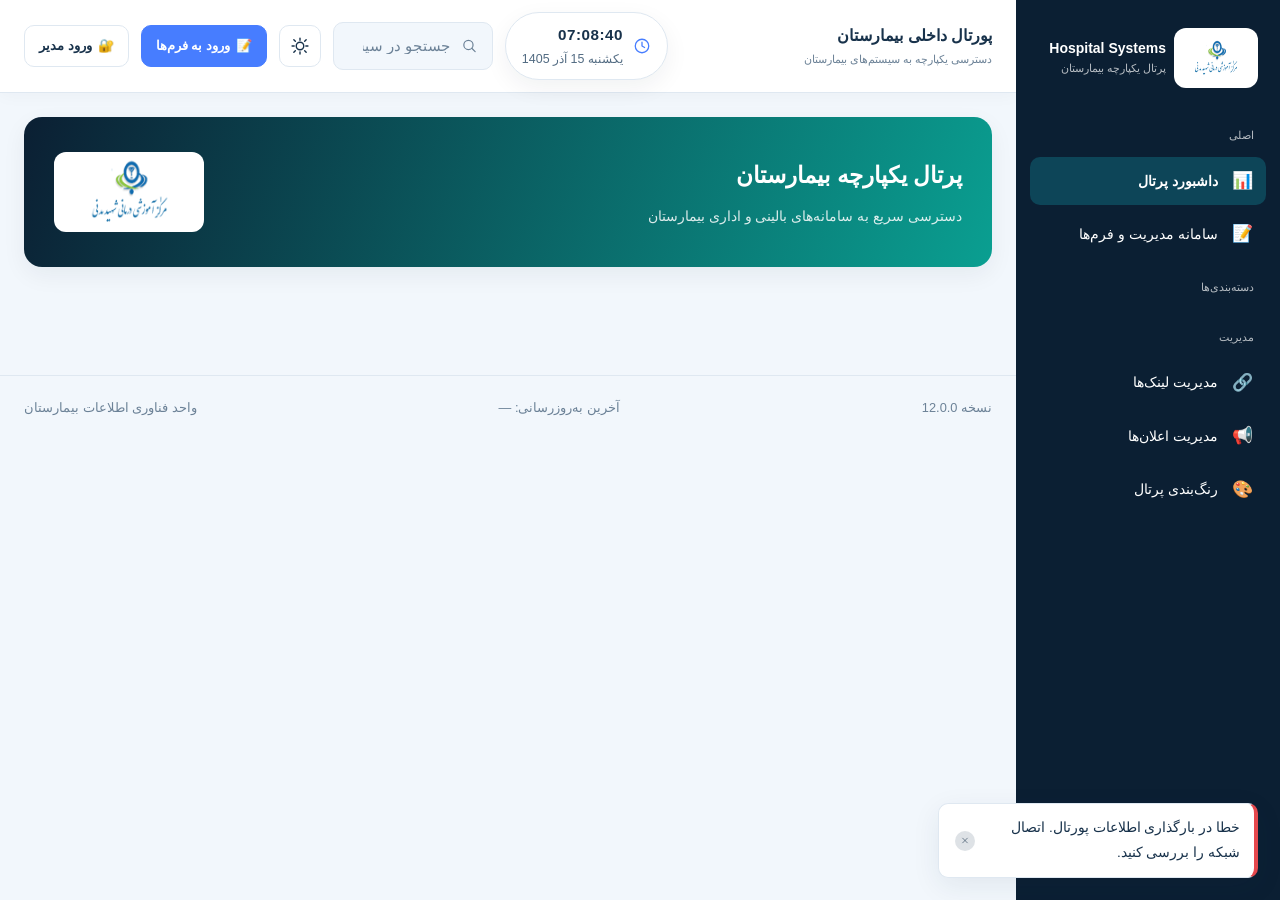
==== commit 18b4ae71: "feat: unify portal design with configurable colors and hospital logo" ====
--- a/index.html
+++ b/index.html
@@ -13,7 +13,7 @@
 
   <!-- PWA: installable on desktop, Android and tablets -->
   <link rel="manifest" href="manifest.json" />
-  <meta name="theme-color" content="#0F6E67" />
+  <meta name="theme-color" content="#0B1F33" />
   <link rel="apple-touch-icon" href="assets/icons/icon-192.png" />
 
   <!-- PWA: Apple/Safari support (feature #14) -->
@@ -22,12 +22,14 @@
   <meta name="apple-mobile-web-app-status-bar-style" content="default" />
 
   <!-- PWA: Microsoft/Windows tile support (feature #15) -->
-  <meta name="msapplication-TileColor" content="#0F6E67" />
+  <meta name="msapplication-TileColor" content="#0B1F33" />
   <meta name="msapplication-config" content="browserconfig.xml" />
 
   <!-- v12.3.0 : bump this query string (and config.json's portalVersion)
        on every deploy so browsers never serve a stale stylesheet. -->
   <link rel="stylesheet" href="assets/css/style.css?v=2.0.0" />
+  <link rel="stylesheet" href="assets/css/hospital-design-system.css?v=20261016.4" />
+  <link rel="stylesheet" href="assets/css/hospital-portal.css?v=20261016.4" />
 </head>
 <body>
 
@@ -151,26 +153,6 @@
          popup overlay is a modal layer, so it lives outside <main>. -->
     <div id="announcement-banner-slot"></div>
 
-    <section id="favorites-section" class="quick-section" hidden>
-      <div class="quick-section__header">
-        <svg class="icon" viewBox="0 0 24 24" fill="currentColor" stroke="currentColor" stroke-width="1" aria-hidden="true">
-          <path d="M12 3.5l2.6 5.3 5.9.9-4.3 4.1 1 5.8L12 16.9l-5.2 2.7 1-5.8-4.3-4.1 5.9-.9Z" />
-        </svg>
-        <h2>موردعلاقه‌ها</h2>
-      </div>
-      <div id="favorites-row" class="row-scroll"></div>
-    </section>
-
-    <section id="recent-section" class="quick-section" hidden>
-      <div class="quick-section__header">
-        <svg class="icon" viewBox="0 0 24 24" fill="none" stroke="currentColor" stroke-width="1.7" stroke-linecap="round" stroke-linejoin="round" aria-hidden="true">
-          <circle cx="12" cy="12" r="9" /><path d="M12 7v5l3.5 2" />
-        </svg>
-        <h2>اخیراً استفاده شده</h2>
-      </div>
-      <div id="recent-row" class="row-scroll"></div>
-    </section>
-
     <div id="categories-container" class="categories"></div>
 
     <div id="empty-state" class="empty-state" hidden>
@@ -228,8 +210,6 @@
        together on every deploy so browsers never serve stale scripts. -->
   <script src="assets/js/storage.js?v=2.0.0"></script>
   <script src="assets/js/theme.js?v=2.0.0"></script>
-  <script src="assets/js/favorites.js?v=2.0.0"></script>
-  <script src="assets/js/recent.js?v=2.0.0"></script>
   <script src="assets/js/statistics.js?v=2.0.0"></script>
   <script src="assets/js/search.js?v=2.0.0"></script>
   <script src="assets/js/data-loader.js?v=2.0.0"></script>
@@ -238,6 +218,8 @@
   <script src="assets/js/link-checker.js?v=2.0.0"></script>
   <script src="assets/js/pwa.js?v=2.0.0"></script>
   <script src="assets/js/admin-widget.js?v=2.0.0"></script>
-  <script src="assets/js/app.js?v=2.0.0"></script>
+  <script src="assets/js/app.js?v=20261016.4"></script>
+  <script src="assets/js/hospital-shell.js?v=20261016.4"></script>
+  <script src="assets/js/portal-appearance.js?v=20261016.4"></script>
 </body>
 </html>
--- a/assets/css/hospital-design-system.css
+++ b/assets/css/hospital-design-system.css
@@ -0,0 +1,141 @@
+/* Hospital Systems Design System — RTL */
+:root {
+  color-scheme: light;
+  --hs-navy-950: #081827;
+  --hs-navy-900: #0B1F33;
+  --hs-navy-800: #12324D;
+  --hs-navy-700: #1D4667;
+  --hs-teal-600: #0A9F91;
+  --hs-teal-500: #0FB9A8;
+  --hs-teal-100: #DDF8F3;
+  --hs-blue-600: #477DFF;
+  --hs-blue-100: #EAF1FF;
+  --hs-purple-600: #8B5CF6;
+  --hs-orange-600: #EA8A16;
+  --hs-red-600: #DC4545;
+  --hs-green-600: #168765;
+  --hs-bg: #F2F7FC;
+  --hs-surface: #FFFFFF;
+  --hs-border: #DFE8F1;
+  --hs-text: #18324B;
+  --hs-muted: #6C8297;
+  --hs-radius: 14px;
+  --hs-shadow: 0 8px 24px rgba(11,31,51,.06);
+  --hs-sidebar-width: 264px;
+  --hs-font: Tahoma, "Vazirmatn", "Noto Sans Arabic", sans-serif;
+}
+* { box-sizing: border-box; }
+html { direction: rtl; scroll-behavior: smooth; }
+body { margin: 0; background: var(--hs-bg); color: var(--hs-text); font-family: var(--hs-font); font-size: 14px; line-height: 1.8; }
+a { color: var(--hs-blue-600); text-decoration: none; }
+a:hover { text-decoration: underline; }
+button, input, select, textarea { font: inherit; }
+button { cursor: pointer; }
+:focus-visible { outline: 3px solid rgba(71,125,255,.35); outline-offset: 2px; }
+.hs-shell { min-height: 100vh; }
+.hs-sidebar { position: fixed; z-index: 30; inset-block: 0; inset-inline-start: 0; width: var(--hs-sidebar-width); padding: 20px 14px; overflow-y: auto; background: linear-gradient(180deg,var(--hs-navy-900),var(--hs-navy-950)); color: #F4F8FC; display:flex; flex-direction:column; }
+.hs-brand { display:flex; align-items:center; gap:12px; padding: 8px 8px 24px; color:white; }
+.hs-brand-mark { display:grid; place-items:center; width:44px; height:44px; border-radius:14px; background:var(--hs-teal-500); color:var(--hs-navy-950); font-weight:900; font-size:20px; }
+.hs-brand strong { display:block; font-size:16px; line-height:1.5; }
+.hs-brand small { display:block; color:#9CB5C9; font-size:11px; }
+.hs-nav-label { color:#89A6BD; font-size:11px; padding:14px 12px 6px; }
+.hs-nav { display:grid; gap:5px; }
+.hs-nav a { display:flex; align-items:center; gap:12px; min-height:44px; padding:9px 12px; border-radius:10px; color:#D9E5EF; transition:background .15s ease,color .15s ease; }
+.hs-nav a:hover { background:rgba(255,255,255,.08); text-decoration:none; }
+.hs-nav a[aria-current="page"] { background:#0D4558; color:#78F1E0; font-weight:700; }
+.hs-nav-icon { width:24px; text-align:center; font-size:17px; }
+.hs-sidebar-footer { margin-top:auto; padding:18px 10px 4px; color:#8FA9BE; font-size:11px; }
+.hs-main { margin-inline-start:var(--hs-sidebar-width); min-width:0; }
+.hs-topbar { min-height:72px; display:flex; align-items:center; gap:16px; padding:12px 24px; background:rgba(255,255,255,.94); border-bottom:1px solid var(--hs-border); position:sticky; top:0; z-index:20; }
+.hs-mobile-menu { display:none; }
+.hs-search { flex:1; max-width:460px; }
+.hs-search input { width:100%; background:#F7FAFD; border:1px solid var(--hs-border); border-radius:10px; padding:10px 14px; color:var(--hs-text); }
+.hs-top-actions { display:flex; align-items:center; gap:12px; margin-inline-start:auto; }
+.hs-user { display:flex; align-items:center; gap:9px; }
+.hs-avatar { width:36px; height:36px; display:grid; place-items:center; background:var(--hs-blue-100); color:var(--hs-blue-600); border-radius:50%; font-weight:700; }
+.hs-content { padding:24px; max-width:1800px; margin-inline:auto; }
+.hs-page-heading { display:flex; align-items:flex-start; justify-content:space-between; gap:16px; margin-bottom:20px; }
+.hs-page-heading h1 { margin:0; font-size:23px; line-height:1.5; }
+.hs-page-heading p { margin:4px 0 0; color:var(--hs-muted); }
+.hs-welcome { display:flex; align-items:center; justify-content:space-between; gap:20px; min-height:150px; padding:26px 30px; border-radius:18px; color:white; background:linear-gradient(110deg,#0B1F33,#16496A 72%,#0A9F91); box-shadow:var(--hs-shadow); margin-bottom:20px; overflow:hidden; }
+.hs-welcome h2 { margin:0 0 8px; font-size:23px; }
+.hs-welcome p { margin:0; color:#D5E8F4; max-width:620px; }
+.hs-welcome-mark { font-size:48px; opacity:.85; }
+.hs-grid { display:grid; gap:16px; }
+.hs-grid-4 { grid-template-columns:repeat(4,minmax(0,1fr)); }
+.hs-grid-2 { grid-template-columns:repeat(2,minmax(0,1fr)); }
+.hs-card { background:var(--hs-surface); border:1px solid #E5EDF5; border-radius:var(--hs-radius); padding:20px; box-shadow:var(--hs-shadow); min-width:0; }
+.hs-card h2,.hs-card h3 { margin:0 0 14px; font-size:16px; }
+.hs-stat { display:flex; flex-direction:column; gap:5px; }
+.hs-stat-top { display:flex; justify-content:space-between; align-items:center; gap:10px; }
+.hs-stat-icon { display:grid; place-items:center; width:42px; height:42px; border-radius:12px; background:var(--hs-blue-100); color:var(--hs-blue-600); font-size:20px; }
+.hs-stat-label { color:var(--hs-muted); }
+.hs-stat-value { font-size:28px; font-weight:800; line-height:1.4; font-variant-numeric:tabular-nums; }
+.hs-stat-note { color:var(--hs-muted); font-size:12px; }
+.hs-btn { display:inline-flex; justify-content:center; align-items:center; gap:8px; min-height:40px; padding:8px 15px; border:1px solid transparent; border-radius:10px; font-weight:700; text-decoration:none; }
+.hs-btn:hover { text-decoration:none; filter:brightness(.97); }
+.hs-btn-primary { background:var(--hs-blue-600); color:white; }
+.hs-btn-secondary { background:white; color:var(--hs-text); border-color:var(--hs-border); }
+.hs-btn-teal { background:var(--hs-teal-500); color:var(--hs-navy-950); }
+.hs-field { display:grid; gap:6px; margin-bottom:16px; }
+.hs-field label { font-weight:700; }
+.hs-input,.hs-select,.hs-textarea { width:100%; border:1px solid #CBD8E5; border-radius:9px; padding:10px 12px; background:white; color:var(--hs-text); }
+.hs-input:focus,.hs-select:focus,.hs-textarea:focus { border-color:var(--hs-blue-600); outline:3px solid rgba(71,125,255,.12); }
+.hs-help { color:var(--hs-muted); font-size:12px; }
+.hs-access-group { margin:16px 0; padding:16px; border:1px solid var(--hs-border); border-radius:12px; background:#FBFDFF; }
+.hs-access-group legend { padding:0 8px; font-weight:800; color:var(--hs-navy-800); }
+.hs-access-list { display:grid; grid-template-columns:repeat(2,minmax(0,1fr)); gap:10px; }
+.hs-access-option { display:flex; align-items:flex-start; gap:10px; padding:11px 12px; border:1px solid var(--hs-border); border-radius:9px; background:#fff; cursor:pointer; }
+.hs-access-option:hover { border-color:#B8D0E7; background:#F7FAFD; }
+.hs-access-option input { flex:0 0 auto; width:18px; height:18px; margin-top:3px; accent-color:var(--hs-blue-600); }
+.hs-access-option span { display:grid; gap:2px; }
+.hs-access-option small { color:var(--hs-muted); font-size:12px; }
+.hs-page-heading { display:flex; align-items:flex-start; justify-content:space-between; gap:16px; margin-bottom:20px; }
+.hs-page-heading h1 { margin:0; font-size:23px; line-height:1.5; }
+.hs-page-heading p { margin:4px 0 0; color:var(--hs-muted); }
+.hs-alert-danger { background:#FDE7E7; border-color:#F3CACA; }
+.hs-table-wrap { overflow:auto; border:1px solid var(--hs-border); border-radius:12px; background:white; }
+.hs-table { border-collapse:collapse; width:100%; min-width:640px; text-align:right; }
+.hs-table th,.hs-table td { padding:12px 14px; border-bottom:1px solid #EAF0F6; white-space:nowrap; }
+.hs-table th { background:#F7FAFD; color:#516A80; font-size:12px; }
+.hs-table tr:last-child td { border-bottom:0; }
+.hs-badge { display:inline-flex; align-items:center; gap:5px; padding:3px 9px; border-radius:999px; font-size:11px; font-weight:700; }
+.hs-badge-success { color:#116A50; background:#E0F6ED; }
+.hs-badge-warning { color:#8A5208; background:#FFF0D7; }
+.hs-badge-danger { color:#A92E2E; background:#FDE7E7; }
+.hs-badge-neutral { color:#52687D; background:#EDF2F7; }
+.hs-alert { border:1px solid var(--hs-border); border-radius:10px; padding:12px 15px; margin:12px 0; }
+.hs-alert-info { background:#EEF5FF; border-color:#D6E5FF; }
+.hs-alert-success { background:#E8F8F1; border-color:#C6ECDD; }
+.hs-alert-warning { background:#FFF6E7; border-color:#F8E3B8; }
+.hs-divider { border:0; border-top:1px solid var(--hs-border); margin:18px 0; }
+.hs-quick-links { display:grid; grid-template-columns:repeat(4,minmax(0,1fr)); gap:14px; }
+.hs-quick-link { display:block; border:1px solid var(--hs-border); background:white; padding:18px; border-radius:12px; color:var(--hs-text); }
+.hs-quick-link:hover { border-color:#B8D0E7; text-decoration:none; box-shadow:var(--hs-shadow); }
+.hs-quick-link strong { display:block; margin:8px 0 4px; }
+.hs-muted { color:var(--hs-muted); }
+.hs-hidden { display:none !important; }
+@media (max-width:1200px) { .hs-grid-4 { grid-template-columns:repeat(2,minmax(0,1fr)); } .hs-quick-links { grid-template-columns:repeat(2,minmax(0,1fr)); } }
+@media (max-width:850px) {
+  :root { --hs-sidebar-width:264px; }
+  .hs-sidebar { transform:translateX(-105%); transition:transform .2s ease; box-shadow:0 0 0 100vmax rgba(4,18,30,0); }
+  html[dir="rtl"] .hs-sidebar { transform:translateX(105%); }
+  .hs-sidebar.is-open, html[dir="rtl"] .hs-sidebar.is-open { transform:translateX(0); box-shadow:0 0 0 100vmax rgba(4,18,30,.45); }
+  .hs-main { margin-inline-start:0; }
+  .hs-mobile-menu { display:inline-flex; }
+  .hs-topbar { padding:10px 14px; min-height:62px; }
+  .hs-content { padding:16px; }
+  .hs-grid-2 { grid-template-columns:1fr; }
+  .hs-welcome { padding:22px; }
+  .hs-welcome-mark { display:none; }
+}
+@media (max-width:520px) {
+  .hs-grid-4,.hs-quick-links { grid-template-columns:1fr; }
+  .hs-access-list { grid-template-columns:1fr; }
+  .hs-page-heading { flex-direction:column; }
+  .hs-top-actions .hs-user-text { display:none; }
+  .hs-content { padding:12px; }
+  .hs-card { padding:15px; }
+  .hs-welcome h2 { font-size:20px; }
+}
+@media (prefers-reduced-motion:reduce) { *,*::before,*::after { scroll-behavior:auto !important; transition:none !important; } }
--- a/assets/css/hospital-portal.css
+++ b/assets/css/hospital-portal.css
@@ -0,0 +1,101 @@
+/* Portal adapter for the same Hospital Systems design used by form-system. */
+:root, :root[data-theme="light"] {
+  color-scheme:light; --color-primary:#477DFF; --color-primary-light:#477DFF; --color-primary-dark:#3264d8;
+  --bg-base:#F2F7FC; --bg-gradient:none; --surface:#fff; --surface-solid:#fff; --surface-border:#DFE8F1;
+  --text-primary:#18324B; --text-secondary:#526B82; --text-muted:#6C8297;
+  --header-bg:#fff; --shadow-soft:0 8px 24px #0b1f330f; --shadow-lift:0 8px 28px #17324b14;
+  --font-display:Tahoma,"Vazirmatn",sans-serif; --font-body:Tahoma,"Vazirmatn",sans-serif;
+  --radius-lg:18px; --radius-md:14px; --radius-sm:10px;
+  --portal-accent:#477DFF; --portal-accent-text:#FFFFFF; --portal-hero-start:#0B1F33; --portal-hero-end:#0A9F91; --portal-hero-text:#FFFFFF; --menu-active-text:#FFFFFF; --menu-bg:#0B1F33; --menu-text:#fff; --menu-active:#0D4558;
+}
+:root[data-theme="dark"] {
+  color-scheme:dark; --hs-bg:#081827; --hs-surface:#12324D; --hs-border:#284761; --hs-text:#EDF4FB; --hs-muted:#A2B8CB;
+  --bg-base:var(--hs-bg); --surface:var(--hs-surface); --surface-solid:var(--hs-surface); --surface-border:var(--hs-border);
+  --text-primary:var(--hs-text); --text-secondary:#BED0DF; --text-muted:var(--hs-muted); --header-bg:#12324D;
+}
+body { background:var(--bg-base); color:var(--text-primary); font-family:var(--font-body); font-size:14px; line-height:1.8; }
+.hs-sidebar { background:var(--menu-bg); color:var(--menu-text); }
+.hs-sidebar a { color:inherit; }
+.hs-sidebar .hs-brand { color:var(--menu-text); }
+.portal-hospital-logo { width:150px; height:80px; object-fit:contain; flex-shrink:0; background:#fff; border-radius:12px; padding:4px; }
+.hs-sidebar .portal-hospital-logo { width:84px; height:60px; }
+.hs-sidebar .hs-brand { gap:8px; }
+.hs-sidebar .hs-brand strong { font-size:14px; }
+.hs-sidebar .hs-nav a[aria-current="page"] { background:var(--menu-active); color:var(--menu-active-text); }
+.hs-sidebar .hs-nav-label { margin:0; }
+.portal-shell-content { margin-inline-start:264px; min-height:100vh; min-width:0; }
+.site-header { position:sticky; top:0; z-index:20; background:var(--header-bg); border-bottom:1px solid var(--surface-border); box-shadow:0 3px 16px #10203008; backdrop-filter:none; }
+.header-inner { max-width:none; min-height:72px; padding:12px 24px; gap:12px; flex-wrap:wrap; }
+.portal-shell-content > .site-header .brand__logo { display:none; }
+.brand__title { font-size:16px; color:var(--text-primary); }
+.brand__subtitle { color:var(--text-muted); font-size:11px; }
+.header-search { flex:1; min-width:160px; max-width:460px; }
+.header-search input { background:var(--bg-base); border:1px solid var(--surface-border); border-radius:10px; padding-block:10px; }
+.header-search input:focus { border-color:var(--color-primary); box-shadow:0 0 0 3px #477dff20; }
+.header-clock { margin-inline-start:auto; }
+.header-clock .icon { color:var(--color-primary); }
+.page-wrap { max-width:1600px; width:100%; padding:24px; margin:0 auto; }
+.portal-welcome { display:flex; align-items:center; justify-content:space-between; min-height:150px; padding:26px 30px; border-radius:18px; background:linear-gradient(110deg,var(--portal-hero-start),var(--portal-hero-end)); color:var(--portal-hero-text); margin-bottom:24px; box-shadow:var(--shadow-soft); }
+.portal-welcome h2 { margin:0 0 8px; font-size:23px; color:inherit; }
+.portal-welcome p { margin:0; color:inherit; opacity:.85; }
+
+.categories { margin-top:24px; gap:24px; }
+.category__header { margin-bottom:16px; }
+.category__icon { background:#EAF1FF; color:#477DFF; border-radius:10px; }
+.category__title,.quick-section__header h2 { font-size:18px; color:var(--text-primary); }
+.category__count { border:1px solid var(--surface-border); background:var(--surface); color:var(--text-muted); border-radius:8px; }
+.category__grid { grid-template-columns:repeat(auto-fill,minmax(250px,1fr)); gap:16px; }
+.card { background:var(--surface); border:1px solid var(--surface-border); border-radius:18px; box-shadow:0 8px 28px #17324b08; padding:24px; backdrop-filter:none; }
+.card::before { display:none; }
+.card:hover,.card:focus-visible { transform:translateY(-2px); border-color:var(--portal-accent); box-shadow:var(--shadow-lift); }
+.card__title { color:var(--text-primary); font-size:16px; }
+.card__desc { color:var(--text-muted); font-size:12px; }
+.card__icon { border-radius:14px; background:#EAF1FF; color:#477DFF; }
+.card__open { background:var(--portal-accent); color:var(--portal-accent-text); border-radius:10px; }
+.card--compact { padding:14px 18px; }
+.admin-btn,.admin-widget__btn,.theme-toggle { border:1px solid var(--surface-border); border-radius:10px; background:var(--surface); color:var(--text-primary); min-height:40px; box-shadow:none; font-size:13px; font-weight:700; }
+.admin-btn--primary,.forms-widget__btn { background:var(--portal-accent); color:var(--portal-accent-text); border-color:var(--portal-accent); }
+.admin-btn--danger { color:#DC4545; background:#FFF1F2; }
+.admin-table-wrap,.admin-auth-card,.admin-modal,.announcement-popup { border:1px solid var(--surface-border); border-radius:18px; box-shadow:var(--shadow-soft); background:var(--surface); backdrop-filter:none; }
+.admin-table th { color:var(--text-muted); background:var(--bg-base); font-size:12px; }
+.admin-table td,.admin-table th { padding:14px; border-color:var(--surface-border); }
+.admin-field input,.admin-field select,.admin-field textarea,.admin-select { background:var(--bg-base); border:1px solid var(--surface-border); border-radius:10px; padding:11px 13px; font-family:inherit; color:var(--text-primary); }
+.admin-auth-card__logo { background:#0FB9A8; color:#081827; border-radius:14px; }
+.site-footer { padding:20px 24px; border-top:1px solid var(--surface-border); color:var(--text-muted); }
+.portal-menu-toggle { display:none; }
+.portal-menu-backdrop { display:none; }
+[hidden] { display:none !important; }
+@media(max-width:1100px) { .header-clock { display:none; } }
+@media(max-width:900px) {
+  .portal-shell-content { margin-inline-start:0; }
+  .hs-sidebar { transform:translateX(100%); transition:transform .2s; width:264px; z-index:60; }
+  .hs-sidebar.portal-menu-open,html[dir="rtl"] .hs-sidebar.portal-menu-open { transform:translateX(0); }
+  .portal-menu-toggle { display:inline-flex; align-items:center; justify-content:center; }
+  .portal-menu-backdrop:not([hidden]) { display:block; position:fixed; inset:0; z-index:50; border:0; background:#08182799; }
+  .header-inner { padding:12px 16px; }
+  .page-wrap { padding:16px; }
+  .portal-welcome { padding:22px; }
+  .portal-welcome h2 { font-size:20px; }
+}
+@media(max-width:560px) {
+  .header-search { order:10; width:100%; max-width:none; flex-basis:100%; }
+  .header-inner > .brand { flex:1 1 100%; order:-1; }
+  .brand__title { font-size:14px; }
+  .portal-welcome { flex-wrap:wrap; gap:16px; }
+  .portal-welcome .portal-hospital-logo { width:112px; height:60px; }
+}
+@media(prefers-reduced-motion:reduce) { .card,.hs-sidebar { transition:none; } }
+
+/* Category accents follow the catalog and the administrator's saved overrides. */
+.category__header { border-inline-start:4px solid var(--accent); padding:10px 14px; border-radius:10px; background:color-mix(in srgb,var(--accent) 9%,var(--surface)); }
+.category__icon,.category__count,.card__icon { color:var(--accent); background:color-mix(in srgb,var(--accent) 12%,var(--surface)); }
+.card { border-top:3px solid var(--accent,var(--portal-accent)); }
+.card__open { background:var(--accent,var(--portal-accent)); color:var(--category-text,#fff); }
+.hs-sidebar .hs-nav-label,.hs-sidebar .hs-sidebar-footer,.hs-sidebar .hs-brand small { color:inherit; opacity:.7; }
+.hs-sidebar .portal-category-link { border-inline-start:3px solid var(--accent); margin-block:4px; background:color-mix(in srgb,var(--accent) 12%,transparent); }
+.portal-appearance-form { cursor:default; }
+.portal-appearance-form:hover { transform:none; border-color:var(--surface-border); }
+.portal-color-grid { display:grid; grid-template-columns:repeat(auto-fit,minmax(210px,1fr)); gap:14px; margin-block:18px 28px; }
+.portal-color-field { display:flex; align-items:center; justify-content:space-between; gap:14px; padding:14px; border:1px solid var(--surface-border); border-radius:12px; }
+.portal-color-field input { width:58px; height:42px; padding:3px; border:1px solid var(--surface-border); border-radius:8px; cursor:pointer; background:var(--surface); }
+.portal-color-actions { display:flex; flex-wrap:wrap; gap:10px; }
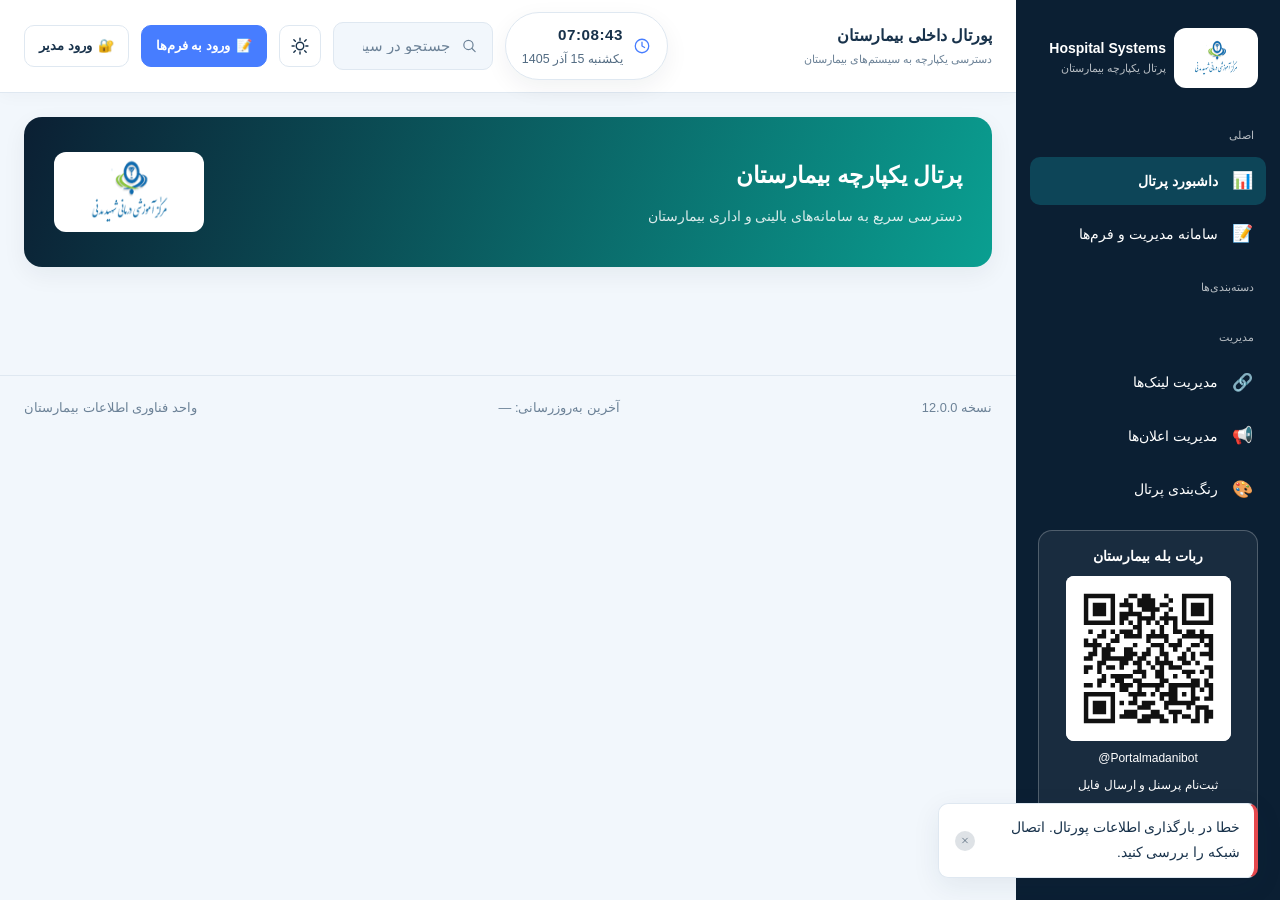
==== commit 0b99cb7e: "Show portal login in modal and add Bale bot QR link" ====
--- a/index.html
+++ b/index.html
@@ -28,8 +28,8 @@
   <!-- v12.3.0 : bump this query string (and config.json's portalVersion)
        on every deploy so browsers never serve a stale stylesheet. -->
   <link rel="stylesheet" href="assets/css/style.css?v=2.0.0" />
-  <link rel="stylesheet" href="assets/css/hospital-design-system.css?v=20261016.4" />
-  <link rel="stylesheet" href="assets/css/hospital-portal.css?v=20261016.4" />
+  <link rel="stylesheet" href="assets/css/hospital-design-system.css?v=20261017-login" />
+  <link rel="stylesheet" href="assets/css/hospital-portal.css?v=20261017-bale-qr" />
 </head>
 <body>
 
@@ -126,8 +126,8 @@
   <!-- v2.0 Part 1: inline login modal — opened by the header button
        above, never a full page navigation to admin/login.html. -->
   <div id="admin-login-overlay" class="admin-modal-overlay" hidden>
-    <form id="admin-login-form" class="admin-modal admin-modal--small" novalidate>
-      <h2>ورود مدیر شبکه</h2>
+    <form id="admin-login-form" class="admin-modal admin-modal--small" role="dialog" aria-modal="true" aria-labelledby="admin-login-title">
+      <h2 id="admin-login-title">ورود مدیر شبکه</h2>
       <label class="admin-field">
         <span>نام کاربری</span>
         <input type="text" id="admin-login-username" autocomplete="username" required />
@@ -136,7 +136,7 @@
         <span>رمز عبور</span>
         <input type="password" id="admin-login-password" autocomplete="current-password" required />
       </label>
-      <div id="admin-login-error" class="admin-error" hidden></div>
+      <div id="admin-login-error" class="admin-error" role="alert" hidden></div>
       <div class="admin-modal__actions">
         <button type="button" class="admin-btn" id="admin-login-cancel">انصراف</button>
         <button type="submit" class="admin-btn admin-btn--primary" id="admin-login-submit">ورود</button>
@@ -217,9 +217,9 @@
   <script src="assets/js/announcements.js?v=2.0.0"></script>
   <script src="assets/js/link-checker.js?v=2.0.0"></script>
   <script src="assets/js/pwa.js?v=2.0.0"></script>
-  <script src="assets/js/admin-widget.js?v=2.0.0"></script>
-  <script src="assets/js/app.js?v=20261016.4"></script>
-  <script src="assets/js/hospital-shell.js?v=20261016.4"></script>
-  <script src="assets/js/portal-appearance.js?v=20261016.4"></script>
+  <script src="assets/js/admin-widget.js?v=20261017-login"></script>
+  <script src="assets/js/app.js?v=20261017-login"></script>
+  <script src="assets/js/hospital-shell.js?v=20261017-bale-qr"></script>
+  <script src="assets/js/portal-appearance.js?v=20261017-login"></script>
 </body>
 </html>
--- a/assets/css/hospital-portal.css
+++ b/assets/css/hospital-portal.css
@@ -99,3 +99,21 @@
 .portal-color-field { display:flex; align-items:center; justify-content:space-between; gap:14px; padding:14px; border:1px solid var(--surface-border); border-radius:12px; }
 .portal-color-field input { width:58px; height:42px; padding:3px; border:1px solid var(--surface-border); border-radius:8px; cursor:pointer; background:var(--surface); }
 .portal-color-actions { display:flex; flex-wrap:wrap; gap:10px; }
+
+/* Keep authentication on top of the public portal, including its sidebar. */
+#admin-login-overlay { position:fixed; inset:0; z-index:1000; display:flex; align-items:center; justify-content:center; padding:20px; overflow:auto; background:#08182799; }
+#admin-login-form { display:flex; flex-direction:column; gap:18px; width:100%; max-width:400px; max-height:calc(100dvh - 40px); overflow:auto; padding:26px; color:var(--text-primary); }
+#admin-login-form h2 { margin:0; font-size:20px; }
+#admin-login-form .admin-field { display:flex; flex-direction:column; gap:6px; }
+#admin-login-form .admin-field input { width:100%; min-width:0; }
+#admin-login-form .admin-modal__actions { display:flex; justify-content:flex-end; flex-wrap:wrap; gap:10px; }
+#admin-login-error { padding:10px 12px; color:#a32020; background:#fff1f2; border:1px solid #efb5bd; border-radius:10px; }
+
+/* Local QR asset stays readable across the administrator's menu palettes. */
+.portal-bale-card { display:flex; flex-direction:column; align-items:center; gap:8px; flex-shrink:0; margin:16px 8px 0; padding:14px 10px; border:1px solid color-mix(in srgb,var(--menu-text) 24%,transparent); border-radius:14px; background:color-mix(in srgb,var(--menu-text) 6%,transparent); text-align:center; line-height:1.6; }
+.portal-bale-card:hover { background:color-mix(in srgb,var(--menu-text) 11%,transparent); text-decoration:none; }
+.portal-bale-card strong { font-size:14px; }
+.portal-bale-card img { display:block; width:165px; height:165px; max-width:100%; background:#fff; border-radius:8px; }
+.portal-bale-card bdi { font-size:12px; }
+.portal-bale-card span { font-size:12px; }
+.portal-bale-card small { font-size:11px; opacity:.75; }
